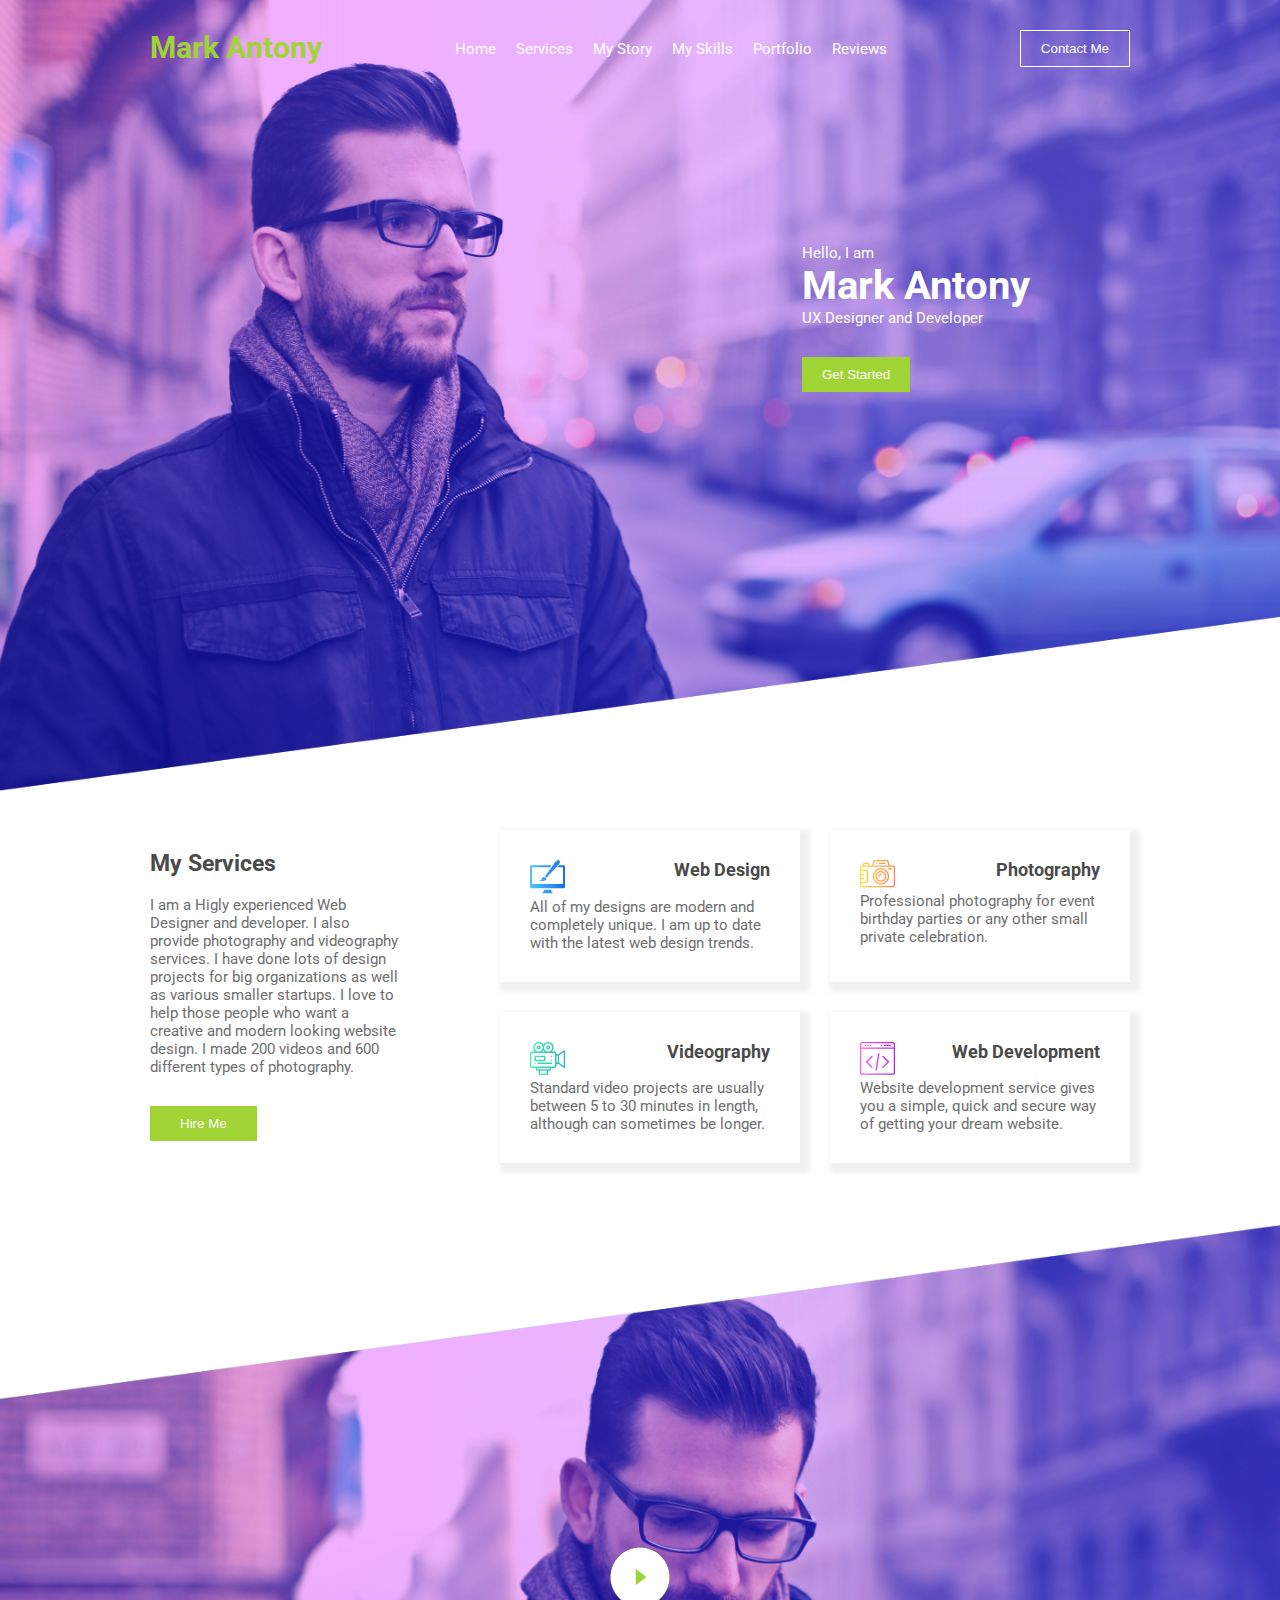
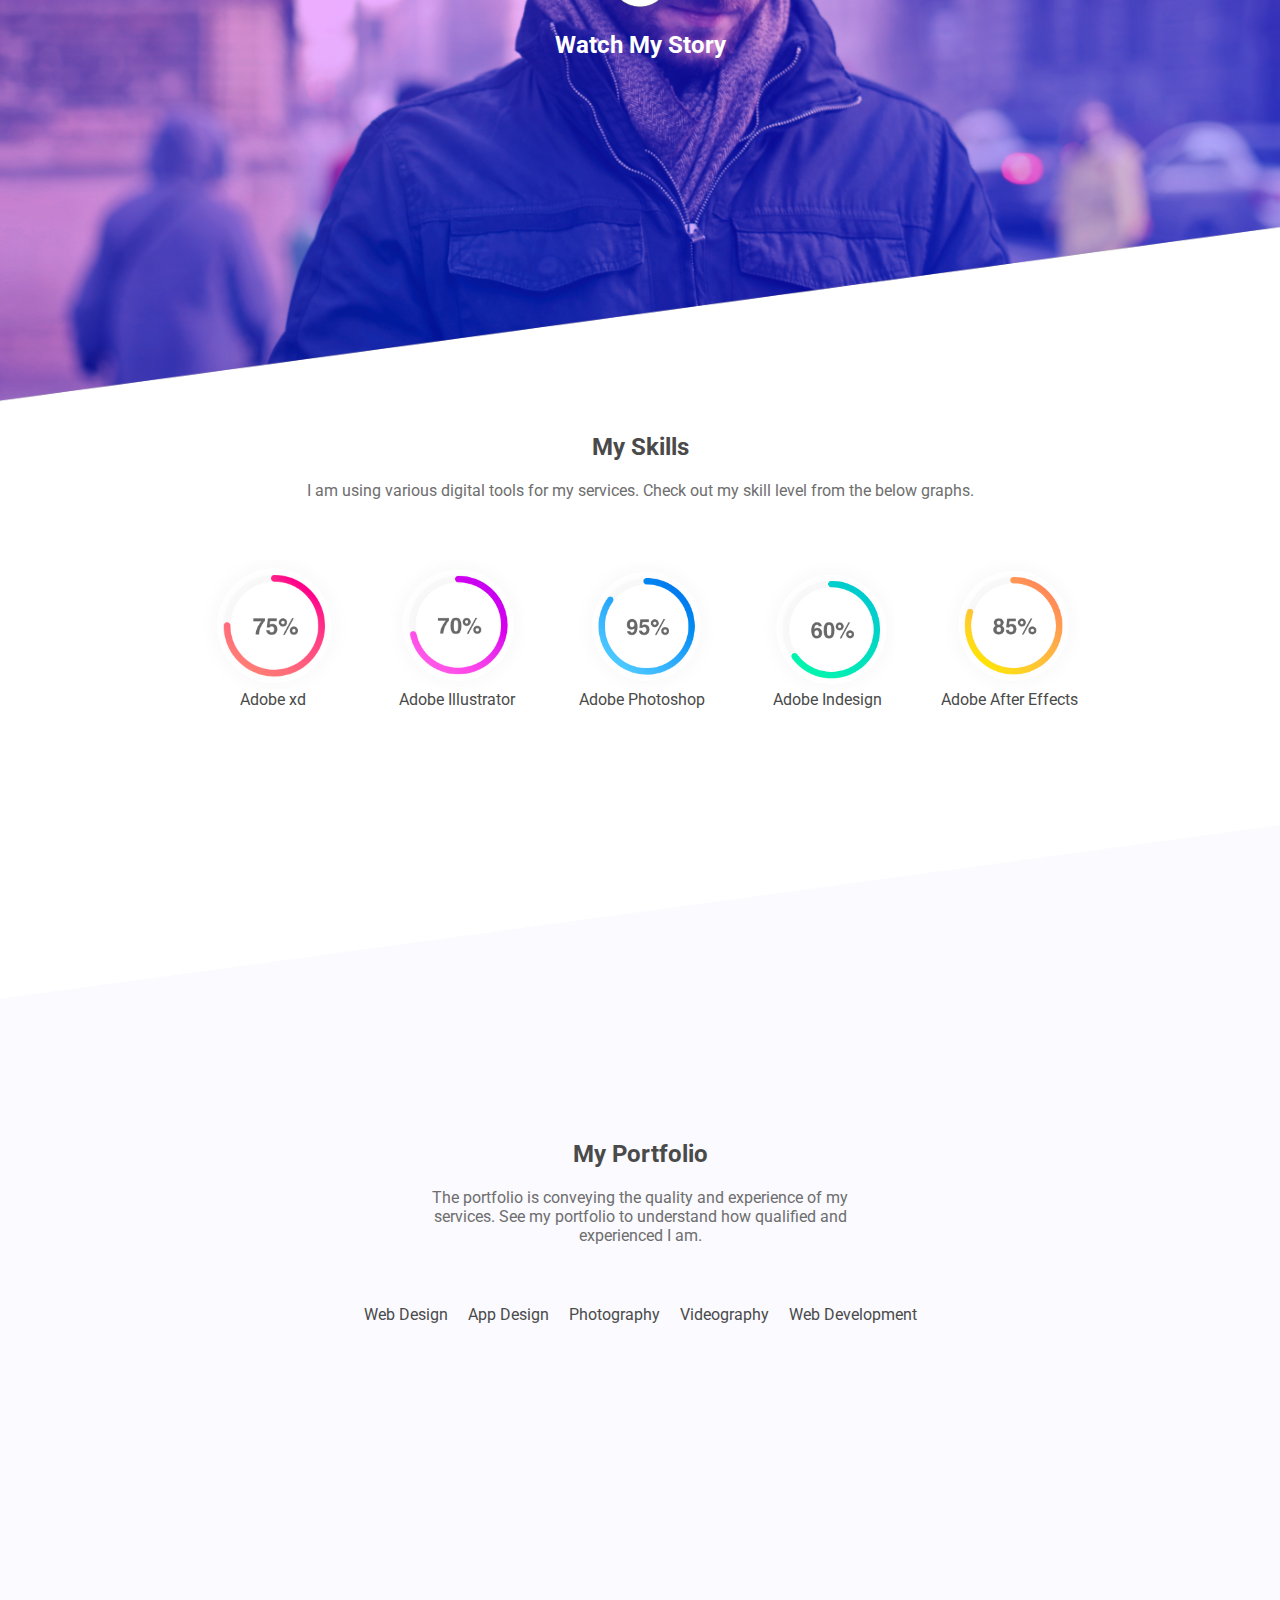
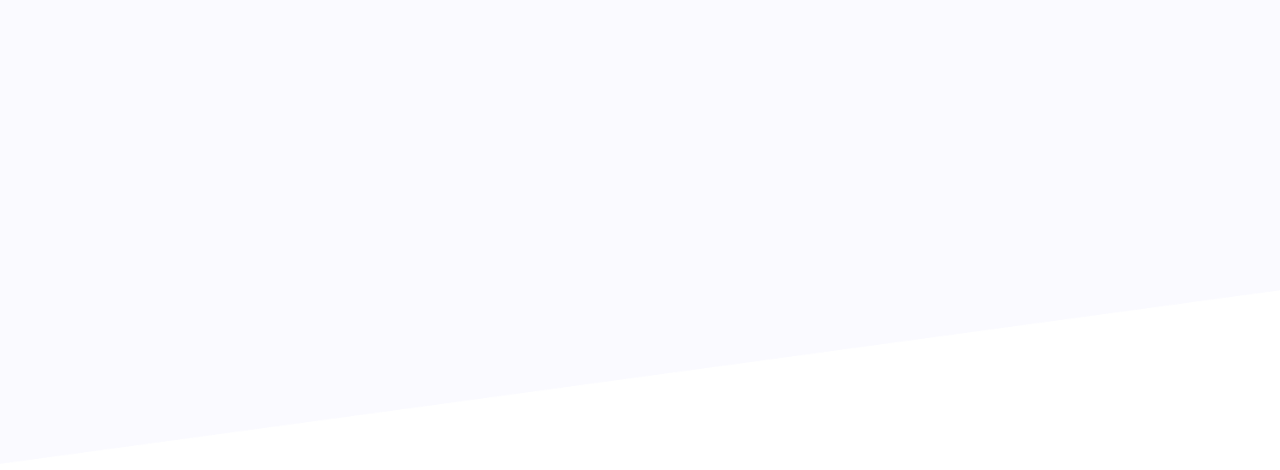
==== lib/index.html @ b2f60a90 "Added all sections up to My Skills" ====
<!DOCTYPE html>
<html lang="en">
<head>
  <meta charset="UTF-8">
  <meta name="viewport" content="width=device-width, initial-scale=1.0">
  <meta http-equiv="X-UA-Compatible" content="ie=edge">
  <link rel="stylesheet" href="/lib/style.css">
  <link href="https://fonts.googleapis.com/css?family=Roboto&display=swap" rel="stylesheet"" rel="stylesheet">
  <title>Personal Portfolio</title>
</head>
<body>
  <header>
    <div class="header">
       <h1>Mark Antony</h1>
      <nav>
        <ul>
          <li><a href ="#">Home</a></li>
          <li><a href ="#">Services</a></li>
          <li><a href ="#">My Story</a></li>
          <li><a href ="#">My Skills</a></li>
          <li><a href ="#">Portfolio</a></li>
          <li><a href ="#">Reviews</a></li>
        </ul>
      </nav>
      <button class="button1">Contact Me</button>
    </div>  
    <div class="second">
      <p>
        Hello, I am<br> <span class="name">Mark Antony</span><br>UX Designer and Developer<br>
        <button class="button2">Get Started</button>
      </p>
      
    </div>
  </header>
  <main>
    <section class="first">
      <div class="services1">
        <h2>My Services</h2>
        <p class="service1p">
          I am a Higly experienced Web Designer and developer. I also provide photography and videography services. I have done lots of design projects for big organizations as well as various smaller startups. I love to help those people who want a creative and modern looking website design. I made 200 videos and 600 different types of photography.
        </p>
        <button class="button3">
          Hire Me
        </button>
      </div>
      <div class="services2">
        <ul class="gridparent1">
          <li class="skills1">        
            <img src="/lib/images/Union 4.png" alt="Picture of desktop">
            <h3>Web Design</h3>
            <p class="service1p">All of my designs are modern and completely unique. I am up to date with the latest web design trends.</p>
          </li>
          <li class="skills1">
            <img src="/lib/images/Union 1.png" alt="Picture of camera">
            <h3>Photography</h3>
            <p class="service1p">Professional photography for event birthday parties or any other small private celebration.</p>
          </li>
          <li class="skills1">
            <img src="/lib/images/Union 2.png" alt="Picture of video recorder">
            <h3>Videography</h3>
            <p class="service1p">Standard video projects are usually between 5 to 30 minutes in length, although can sometimes be longer.</p>
          </li>
          <li class="skills1">
            <img src="/lib/images/Union 3.png" alt="Picture of code">
            <h3>Web Development</h3>
            <p class="service1p">Website development service gives you a simple, quick and secure way of getting your dream website.</p>
          </li>
        </ul>
      </div>
    </section>
    <section class="seconds">
      <a href="#">
        <img class="playbutton" src="/lib/images/Group 8467.png" alt="">
      </a>
      <h2 class="video">Watch My Story</h2>
    </section>
    <section class="thirds">
      <h2>My Skills</h2>
      <p class="skilldescription">
        I am using various digital tools for my services. Check out my skill level from the below graphs.
      </p>
      <ul class="skillgroup">
        <li class="myskills xd">
          <img class="circles" src="/lib/images/red.png" alt="">
            Adobe xd
        </li>
        <li class="myskills">
          <img class="circles" src="/lib/images/purple.png" alt="">
            Adobe Illustrator
        </li>
        <li class="myskills">
          <img class="circles" src="/lib/images/blue.png" alt="">
            Adobe Photoshop
        </li>
         <li class="myskills">
          <img class="circles" src="/lib/images/green.png" alt="">
            Adobe Indesign
        </li>
        <li class="myskills effects">
          <img class="circles" src="/lib/images/orange.png" alt="">
            Adobe After Effects
        </li>
      </ul>
    </section>
    <section class="fourths">
      <div class="myportfolio">
        <h2>My Portfolio</h2>
        <p class="fourthp">
          The portfolio is conveying the quality and experience of my services. See my portfolio to understand how qualified and experienced I am.
        </p>
      </div>
      <ul class="fourthportfolio">
        <li>Web Design</li>
        <li>App Design</li>
        <li>Photography</li>
        <li>Videography</li>
        <li>Web Development</li>
      </ul>
      <div class="imagegrid">
        <img src="" alt="">
        <img src="" alt="">
        <img src="" alt="">
        <img src="" alt="">
        <img src="" alt="">
        <img src="" alt="">
      </div>
    </section>
    <section class="fifths">

    </section>
  </main>
  
</body>
</html>
---- lib/style.css ----
* {
  margin: 0;
  padding: 0;
}
body {
  /* height: 100%; */
}
header {
  background-image: url(/lib/images/Mask\ Group\ 17.png), url(/lib/images/Component\ 1\ –\ 1.png);
  position: relative;
  background-position: center;
  background-repeat: no-repeat;
  background-size: cover;
  background-blend-mode: overlay;
  color: #ffffff;
  font-family: 'Roboto', sans-serif;
  height: 800px;
}
.header {
  display: flex;
  justify-content: space-between;
  align-items: flex-start;
  margin: 0 150px;
  font-size: 15px;
  padding-top: 30px
} 
.first {
  display: flex;
  justify-content: space-between;
  align-items: flex-start;
  margin: 0 150px 50px 150px;
  font-size: 15px;
  padding-top: 30px;
  
} 
.second {
  display: flex;
  justify-content: flex-end;
  align-items: center;
  height: 500px;
  margin-right: 250px;
  font-size: 15px;
}
.name {
  font-size: 40px;
  font-weight: bold;
}
.button2 {
  color: #ffffff;
  margin-top: 30px;
  background-color: #A0D334;
  padding: 10px 20px;
  border: none;
}
h1 {
  color: #A0D334;
  font-family: 'Roboto', sans-serifo;
  
  /* padding-left: 50px;
  padding-top: 50px */
}
ul {
   list-style: none;
   display: flex;
   justify-content: space-between;
}
li {
  padding: 10px;
}
a {
  text-decoration: none;
  color: #ffffff;
}
.button1 {
  color: #ffffff;
  background-color: transparent;
  border: 1px solid #ffffff;
  padding: 10px 20px;
}
main {
  font-family: 'Roboto', sans-serifo;
}
.services1 {
  padding-right: 100px;
}
h2 {
  color: #4A4A4A;
  margin: 20px 0;
  
}
.service1p {
  color: #6E6E6E;
  clear: both;
}
.button3 {
  color: #ffffff;
  margin-top: 30px;
  background-color: #A0D334;
  padding: 10px 30px;
  border: none;
}
.services2 {
  
}
.gridparent1 {
  display: grid;
  grid-template-columns: 300px 300px;
  grid-gap: 30px;
  /* grid-template-rows: 300px 300px; */
  
}
.skills1 {
  box-shadow: 5px 5px 5px 5px #f0f0f0;
  padding: 30px;

}
img {
  display: inline;

}
h3 {
  color: #4A4A4A;
  float: right;
}
.seconds {
  background-image: url(/lib/images/Video\ pic.png), url(/lib/images/Path\ 2834.png);
  background-blend-mode: overlay;
  position: relative;
  background-position: center;
  background-repeat: no-repeat;
  background-size: cover;
  height: 800px;
  display: flex;
  justify-content: center;
  align-items: center;
  flex-direction: column;
}
.video {
  color: #ffffff;
  display: block;
}
.playbutton {
  margin: 0 auto;
  height: 60px;
}
.thirds {
  text-align: center;
  margin-bottom: 100px;

}
.skilldescription {
  color: #6E6E6E;
  margin-bottom: 50px;
}
.skillgroup {
  margin: 0 150px 50px 150px;
}
.myskills {
  color: #4A4A4A;
  display: flex;
  justify-content: center;
  align-items: center;
  flex-direction: column;
}
.circles {
  height: 130px;
}
.xd {
  padding-left: 50px;
}
.effects {
  padding-right: 50px;
}
.fourths {
  text-align: center;
  background-image: url(/lib/images/Path\ 2836.png);
  background-size: cover;
  background-repeat: no-repeat;
  background-position: center;
  position: center;
  height: 1250px;
  padding-top: 1px;
}
.myportfolio {
  display: flex;
  justify-content: center;
  align-items: center;
  margin-top: 300px;
  margin-bottom: 50px;
  padding: 0 400px;
  flex-direction: column;
}
.fourthp {
  color: #6E6E6E;
}
.fourthportfolio {
  color: #4A4A4A;
  display: flex;
  justify-content: center;
}
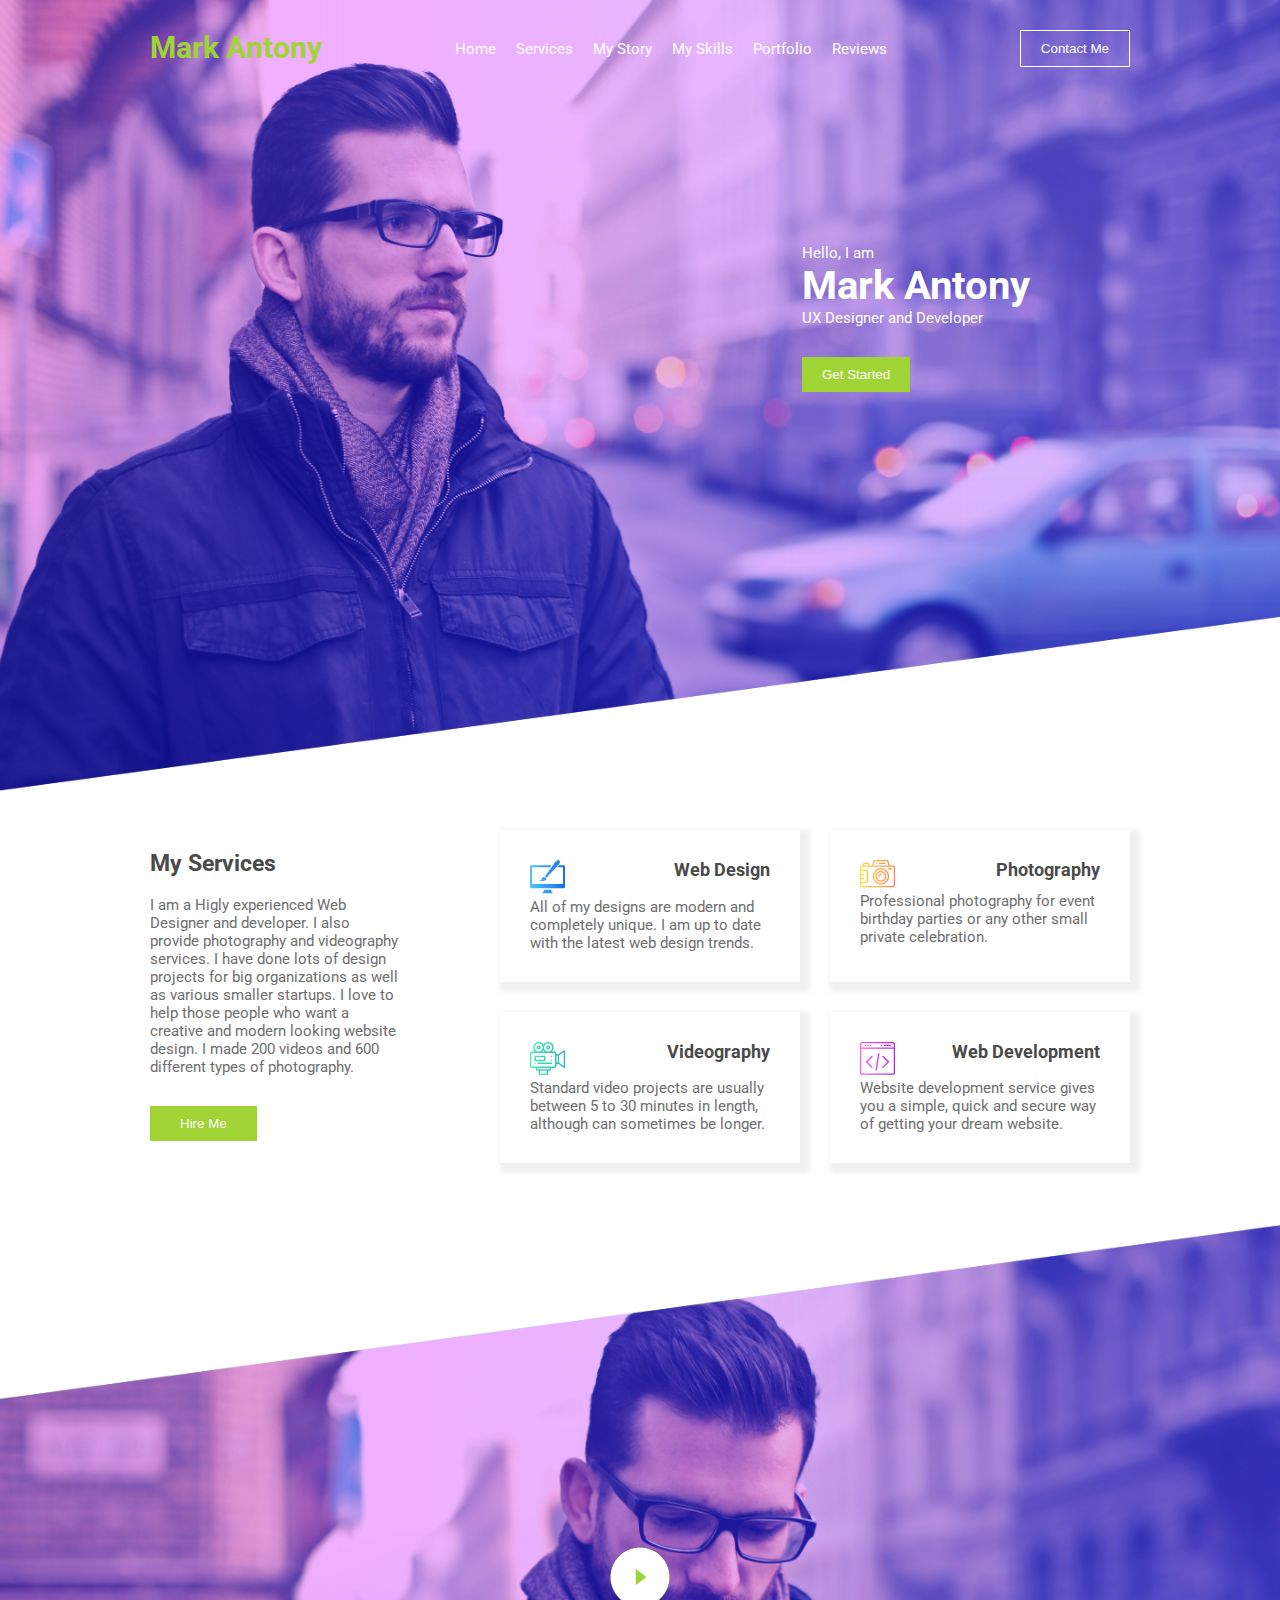
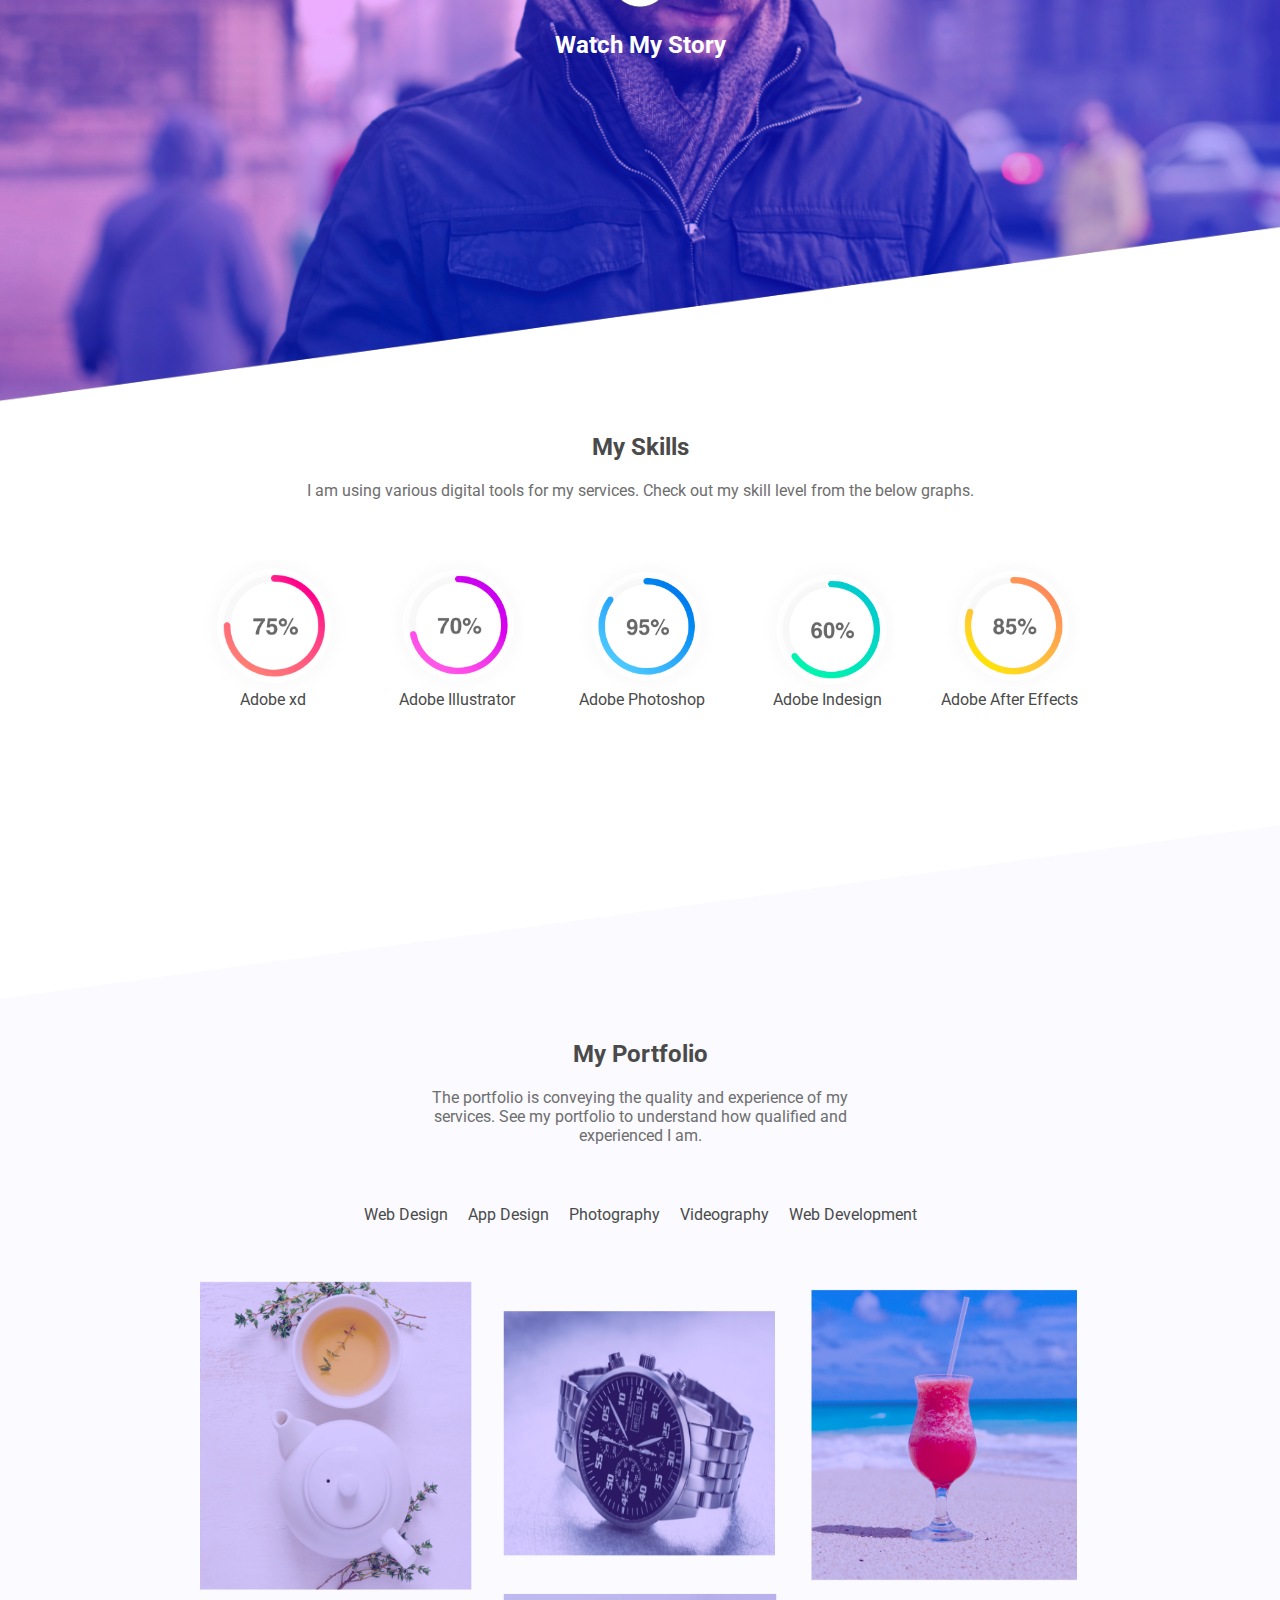
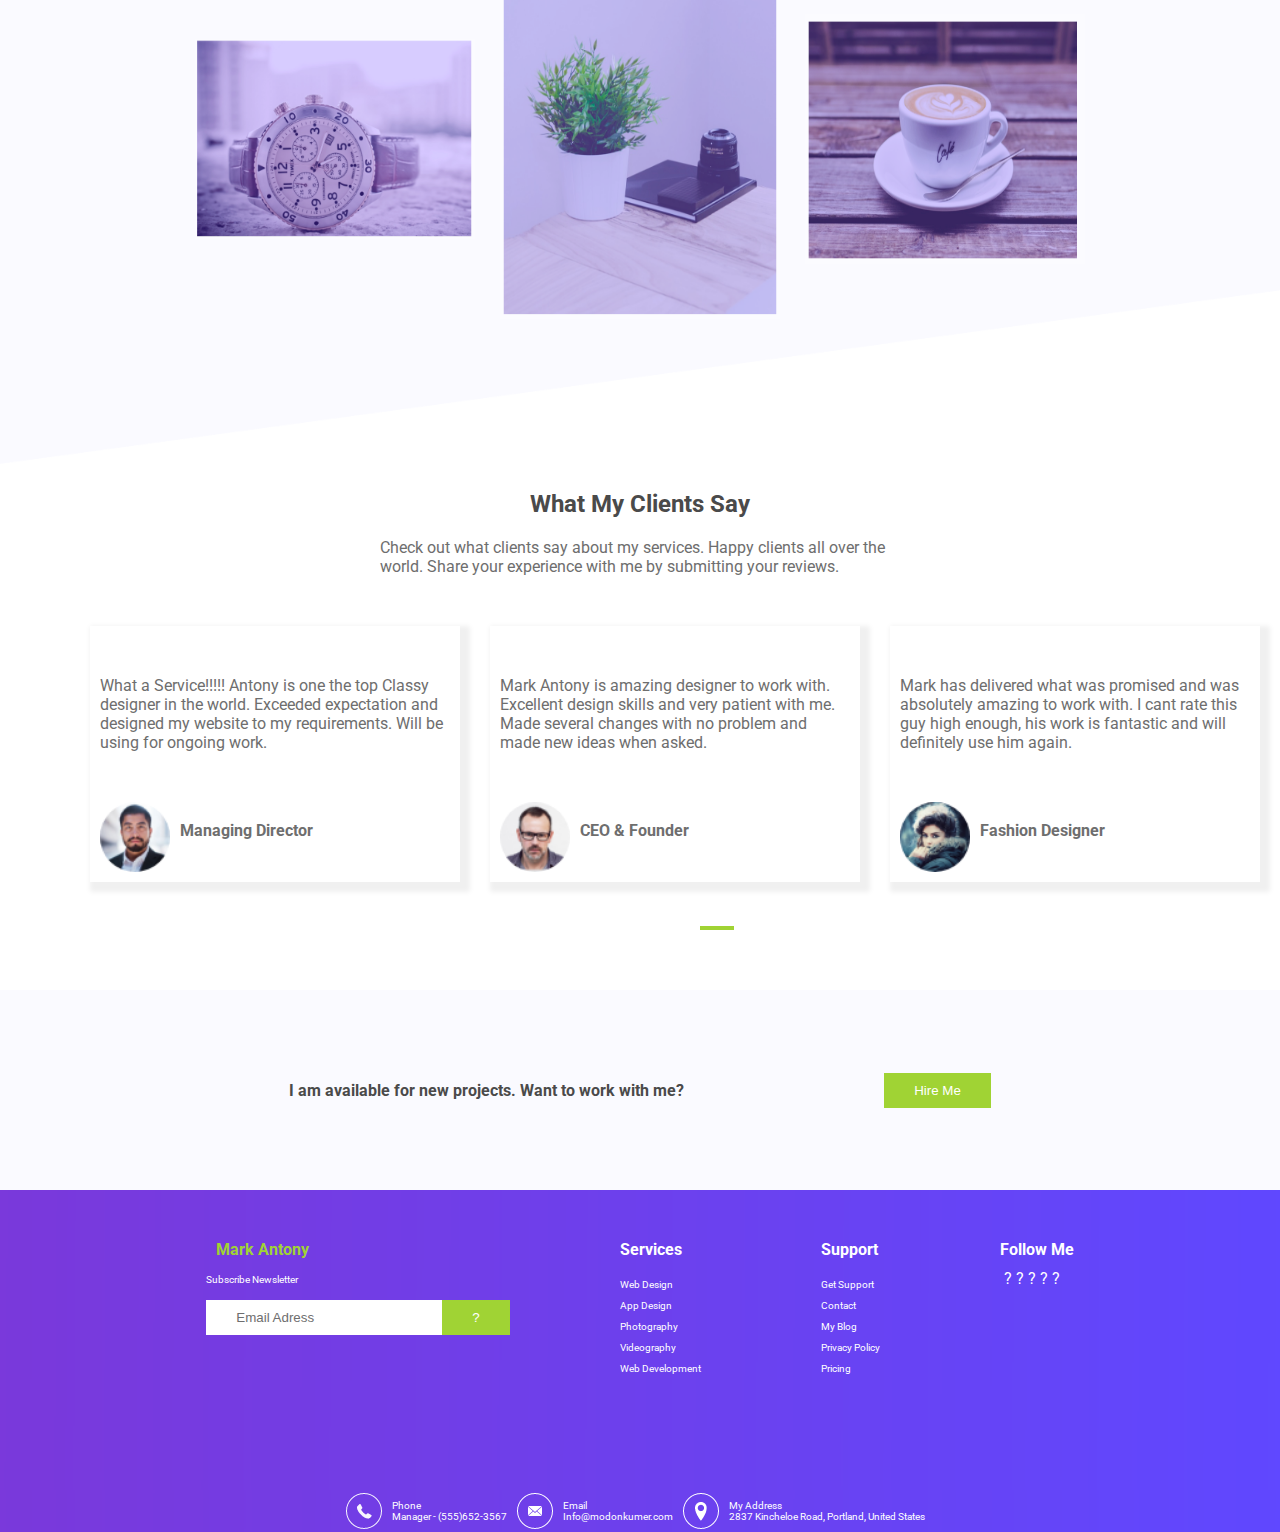
==== commit ea81909d: "Added all final sections and changes" ====
--- a/lib/index.html
+++ b/lib/index.html
@@ -81,23 +81,23 @@
       </p>
       <ul class="skillgroup">
         <li class="myskills xd">
-          <img class="circles" src="/lib/images/red.png" alt="">
+          <img class="circles" src="/lib/images/red.png" alt="red circle">
             Adobe xd
         </li>
         <li class="myskills">
-          <img class="circles" src="/lib/images/purple.png" alt="">
+          <img class="circles" src="/lib/images/purple.png" alt="purple circle">
             Adobe Illustrator
         </li>
         <li class="myskills">
-          <img class="circles" src="/lib/images/blue.png" alt="">
+          <img class="circles" src="/lib/images/blue.png" alt="blue cirlce">
             Adobe Photoshop
         </li>
          <li class="myskills">
-          <img class="circles" src="/lib/images/green.png" alt="">
+          <img class="circles" src="/lib/images/green.png" alt="green circle">
             Adobe Indesign
         </li>
         <li class="myskills effects">
-          <img class="circles" src="/lib/images/orange.png" alt="">
+          <img class="circles" src="/lib/images/orange.png" alt="orange circle">
             Adobe After Effects
         </li>
       </ul>
@@ -110,25 +110,157 @@
         </p>
       </div>
       <ul class="fourthportfolio">
-        <li>Web Design</li>
-        <li>App Design</li>
-        <li>Photography</li>
-        <li>Videography</li>
-        <li>Web Development</li>
+        <li>
+          <a href="#" class="hover">Web Design</a>
+        </li>
+        <li>
+          <a href="#" class="hover">App Design</a>
+        </li>
+        <li>
+          <a href="#" class="hover">Photography</a>
+        </li>
+        <li>
+          <a href="#" class="hover">Videography</a>
+        </li>
+        <li>
+          <a href="#" class="hover">Web Development</a>
+        </li>
       </ul>
       <div class="imagegrid">
-        <img src="" alt="">
-        <img src="" alt="">
-        <img src="" alt="">
-        <img src="" alt="">
-        <img src="" alt="">
-        <img src="" alt="">
+        <img class="portimages1" src="/lib/images/teacup.png" alt="Teacup">
+        <img class="portimages2" src="/lib/images/watch2.png" alt="watch">
+        <img class="portimages3" src="/lib/images/drink.png" alt="drink">
+        <img class="portimages4" src="/lib/images/watch1.png" alt="watch">
+        <img class="portimages5" src="/lib/images/productivity.png" alt="plant and desk">
+        <img class="portimages6" src="/lib/images/coffee.png" alt="coffee">
       </div>
     </section>
     <section class="fifths">
-
+      <div>
+        <h2 class="soloh2">What My Clients Say</h2>
+        <p class="clients">
+          Check out what clients say about my services. Happy clients all over the world. Share your experience with me by submitting your reviews.
+        </p>
+      </div>
+      <div>
+        <ul class="clientgrid">
+          <li class="clients1">
+            <p>
+              What a Service!!!!! Antony is one the top Classy designer in the world. Exceeded expectation and designed my website to my requirements. Will be using for ongoing work.
+            </p>
+            <div class="random">
+              <img class="clientimage" src="/lib/images/Mask Group 6.png" alt="Picture of man">
+            <h4>
+              David Beckham <br>
+              <span class="h4">Managing Director</span>
+            </h4>
+            </div>
+            
+              
+          </li>
+          <li class="clients1">
+            <p>
+              Mark Antony is amazing designer to work with. Excellent design skills and very patient with me. Made several changes with no problem and made new ideas when asked.
+            </p>
+            <div class="random">
+              <img class="clientimage" src="/lib/images/Mask Group 18.png" alt="Picture of man">
+            <h4>
+              David Luiz <br>
+              <span class="h4">CEO & Founder</span>
+            </h4>
+              
+            </div>
+          </li>
+          <li class="clients1">
+            <p>
+              Mark has delivered what was promised and was absolutely amazing to work with. I cant rate this guy high enough, his work is fantastic and will definitely use him again.
+            </p>
+            <div class="random">
+              <img class="clientimage" src="/lib/images/Mask Group 19.png" alt="Picture of woman">
+              <h4>
+                Donna Karan <br> <span class="h4">Fashion Designer</span>
+              </h4>
+            </div>
+          </li>
+        </ul>
+      </div>
+      <div class="line">
+      </div>
+    </section>
+    <section class="six">
+      <p>
+        I am available for new projects. Want to work with me?
+      </p>
+      <button class="hirebutton">
+        Hire Me
+      </button>
     </section>
   </main>
-  
+  <footer >
+    <div class="final">
+      <section class="final1">
+        <h4 class="footername">Mark Antony</h4>
+        <p class="footernews">Subscribe Newsletter</p>
+        <form action="">
+          <input type="email" value="Email Adress">
+          <button class="question">
+            ?
+          </button>
+        </form>
+        
+      </section>
+      <section class="final2">
+        <h4>Services</h4>
+        <ul class="services3">
+          <li>Web Design</li>
+          <li>App Design</li>
+          <li>Photography</li>
+          <li>Videography</li>
+          <li>Web Development</li>
+        </ul>
+      </section>
+      <section class="final3">
+        <h4>Support</h4>
+        <ul class="support">
+          <li>Get Support</li>
+          <li>Contact</li>
+          <li>My Blog</li>
+          <li>Privacy Policy</li>
+          <li>Pricing</li>
+        </ul>
+      </section>
+      <section class="final4">
+        <h4>Follow Me</h4>
+        <p class="entity">
+        &quest;
+        &quest;
+        &quest;
+        &quest;
+        &quest;
+        </p>
+      </section>
+    </div>
+    
+    <div class="contacts">
+      <ul class="contactlistmain">
+        <img src="/lib/images/phone1.png" alt="Phone">
+        <li class="contactlist">
+          Phone<br>
+          <span>Manager - (555)652-3567</span>
+        </li>
+        <img src="/lib/images/mail2.png" alt="mail">
+        <li class="contactlist">
+          Email <br>
+          <span>Info@modonkumer.com</span>
+        </li>
+        <img src="/lib/images/map2.png" alt="map">
+        <li class="contactlist">
+          My Address <br>
+          <span>2837 Kincheloe Road, Portland, United States</span>
+        </li>
+      </ul>
+    </div>
+    
+  </footer>
 </body>
 </html>--- a/lib/style.css
+++ b/lib/style.css
@@ -71,11 +71,19 @@
   text-decoration: none;
   color: #ffffff;
 }
+a:hover {
+  color: #A0D334;
+  border-bottom: 1px solid #A0D334;
+  padding-bottom: 4px;
+}
 .button1 {
   color: #ffffff;
   background-color: transparent;
   border: 1px solid #ffffff;
   padding: 10px 20px;
+}
+button:hover {
+  background-color: #009a00;
 }
 main {
   font-family: 'Roboto', sans-serifo;
@@ -185,7 +193,7 @@
   display: flex;
   justify-content: center;
   align-items: center;
-  margin-top: 300px;
+  margin-top: 200px;
   margin-bottom: 50px;
   padding: 0 400px;
   flex-direction: column;
@@ -197,4 +205,227 @@
   color: #4A4A4A;
   display: flex;
   justify-content: center;
+  margin-bottom: 50px;
+}
+.hover {
+  color: #4A4A4A;
+}
+.hover:hover {
+  color: #A0D334;
+  border-bottom: 1px solid #A0D334;
+  padding-bottom: 4px;
+}
+.imagegrid {
+  display: grid;
+  justify-content: center;
+  grid-template-columns: 300px 300px 300px;
+  grid-template-rows: 300px 300px;
+  grid-gap: 5px;
+}
+.portimages1 {
+  height: 320px;
+  width: 280px;
+  justify-self: center;
+  align-self: center;
+}
+.portimages2 {
+  height: 250px;
+  width: 280px;
+  justify-self: center;
+  align-self: center;
+}
+.portimages3 {
+  height: 300px;
+  width: 280px;
+  justify-self: center;
+  align-self: center;
+}
+.portimages4 {
+  height: 200px;
+  width: 280px;
+  justify-self: center;
+  align-self: center;
+}
+.portimages5 {
+  height: 330px;
+  width: 280px;
+  justify-self: center;
+  align-self: start;
+}
+.portimages6 {
+  height: 250px;
+  width: 280px;
+  justify-self: center;
+  align-self: center;
+}
+.fifths {
+  text-align: left;
+  height: 500px;
+}
+.soloh2 {
+  text-align: center;
+}
+.clients {
+  color: #6E6E6E;
+  padding: 0 380px;
+  margin-bottom: 50px;
+
+}
+.clientgrid {
+  display: grid;
+  grid-gap: 100px;
+  grid-template-columns: 300px 300px 300px;
+  justify-content: center;
+  height: 200px;
+}
+.clients1 {
+  display: flex;
+  flex-direction: column;
+  justify-content: flex-start;
+  color: #6E6E6E;
+  box-shadow: 5px 5px 5px 5px #f0f0f0;
+  width: 350px;
+  clear: both;
+  padding-top: 50px;
+}
+.random {
+  display: flex;
+  padding-top: 50px;
+}
+.clientimage {
+  height: 70px;
+}
+.h4 {
+  color: #6E6E6E;
+}
+h4 {
+  color: #4A4A4A;
+  padding-left: 10px;
+}
+.line {
+  border: 2px solid #A0D334;
+  margin-top: 100px;
+  width: 30px;
+  margin-left: 700px;
+}
+.six {
+  background-image: url(/lib/images/Path\ 8198.png);
+  background-size: cover;
+  background-position: center;
+  background-repeat: no-repeat;
+  height: 200px;
+  color: #4A4A4A;
+  font-weight: bold;
+  display: flex;
+  justify-content: center;
+  align-items: center;
+}
+.hirebutton {
+  color: #ffffff;
+  margin-left: 200px;
+  background-color: #A0D334;
+  padding: 10px 30px;
+  border: none;
+}
+.final {
+  background-image: url(/lib/images/Rectangle\ 115.png);
+  background-size: cover;
+  background-position: center;
+  background-repeat: no-repeat;
+  height: 300px;
+  display: flex;
+  justify-content: center;
+  /* flex-direction: column; */
+  align-items: flex-start;
+  color: #ffffff;
+  font-family: 'Roboto', sans-serifo;
+}
+.final1 {
+  display: flex;
+  justify-content: center;
+  flex-direction: column;
+  margin: 50px 50px 0 50px;
+}
+.final2 {
+  margin: 50px 50px 0 50px;
+
+}
+.services3 {
+  display: flex;
+  justify-content: center;
+  flex-direction: column;
+  font-size: 10px;
+  line-height: 1px;
+  margin-top: 15px;
+}
+.final3 {
+  margin: 50px 50px 0 50px;
+}
+ .support {
+  display: flex;
+  justify-content: flex-start;
+  flex-direction: column;
+  font-size: 10px;
+  line-height: 1px;
+  margin-top: 15px;
+}
+.final4 {
+  display: flex;
+  justify-content: flex-start;
+  flex-direction: column;
+  margin: 50px 50px 0 50px;
+
+}
+h4 {
+  color: #ffffff;
+}
+.footername {
+  color: #A0D334;
+}
+.footernews {
+  font-size: 10px;
+  margin: 15px 0;
+}
+.question {
+  color: #ffffff;
+  background-color: #A0D334;
+  padding: 10px 30px;
+  border: none;
+}
+input {
+  color: #6E6E6E;
+  background-color: #ffffff;
+  padding: 10px 30px;
+  border: none;
+  margin-right: -5px;
+}
+.entity {
+  text-align: center;
+  margin-top: 10px;
+}
+.contacts {
+  background-image: url(/lib/images/Rectangle\ 115.png);
+  background-size: cover;
+  background-position: center;
+  background-repeat: no-repeat;
+  color: #ffffff;
+  font-family: 'Roboto', sans-serifo;
+  font-size: 10px;
+  display: flex;
+  justify-content: center;
+}
+.border {
+  border-bottom: 2px solid #ffffff;
+  border-width: 1px;
+  padding: 0 10px;
+}
+.contactlistmain {
+  display: flex;
+  align-items: center;
+  justify-content: center;
+  
+  
+}
+.contactlist {
+  text-align: left;
 }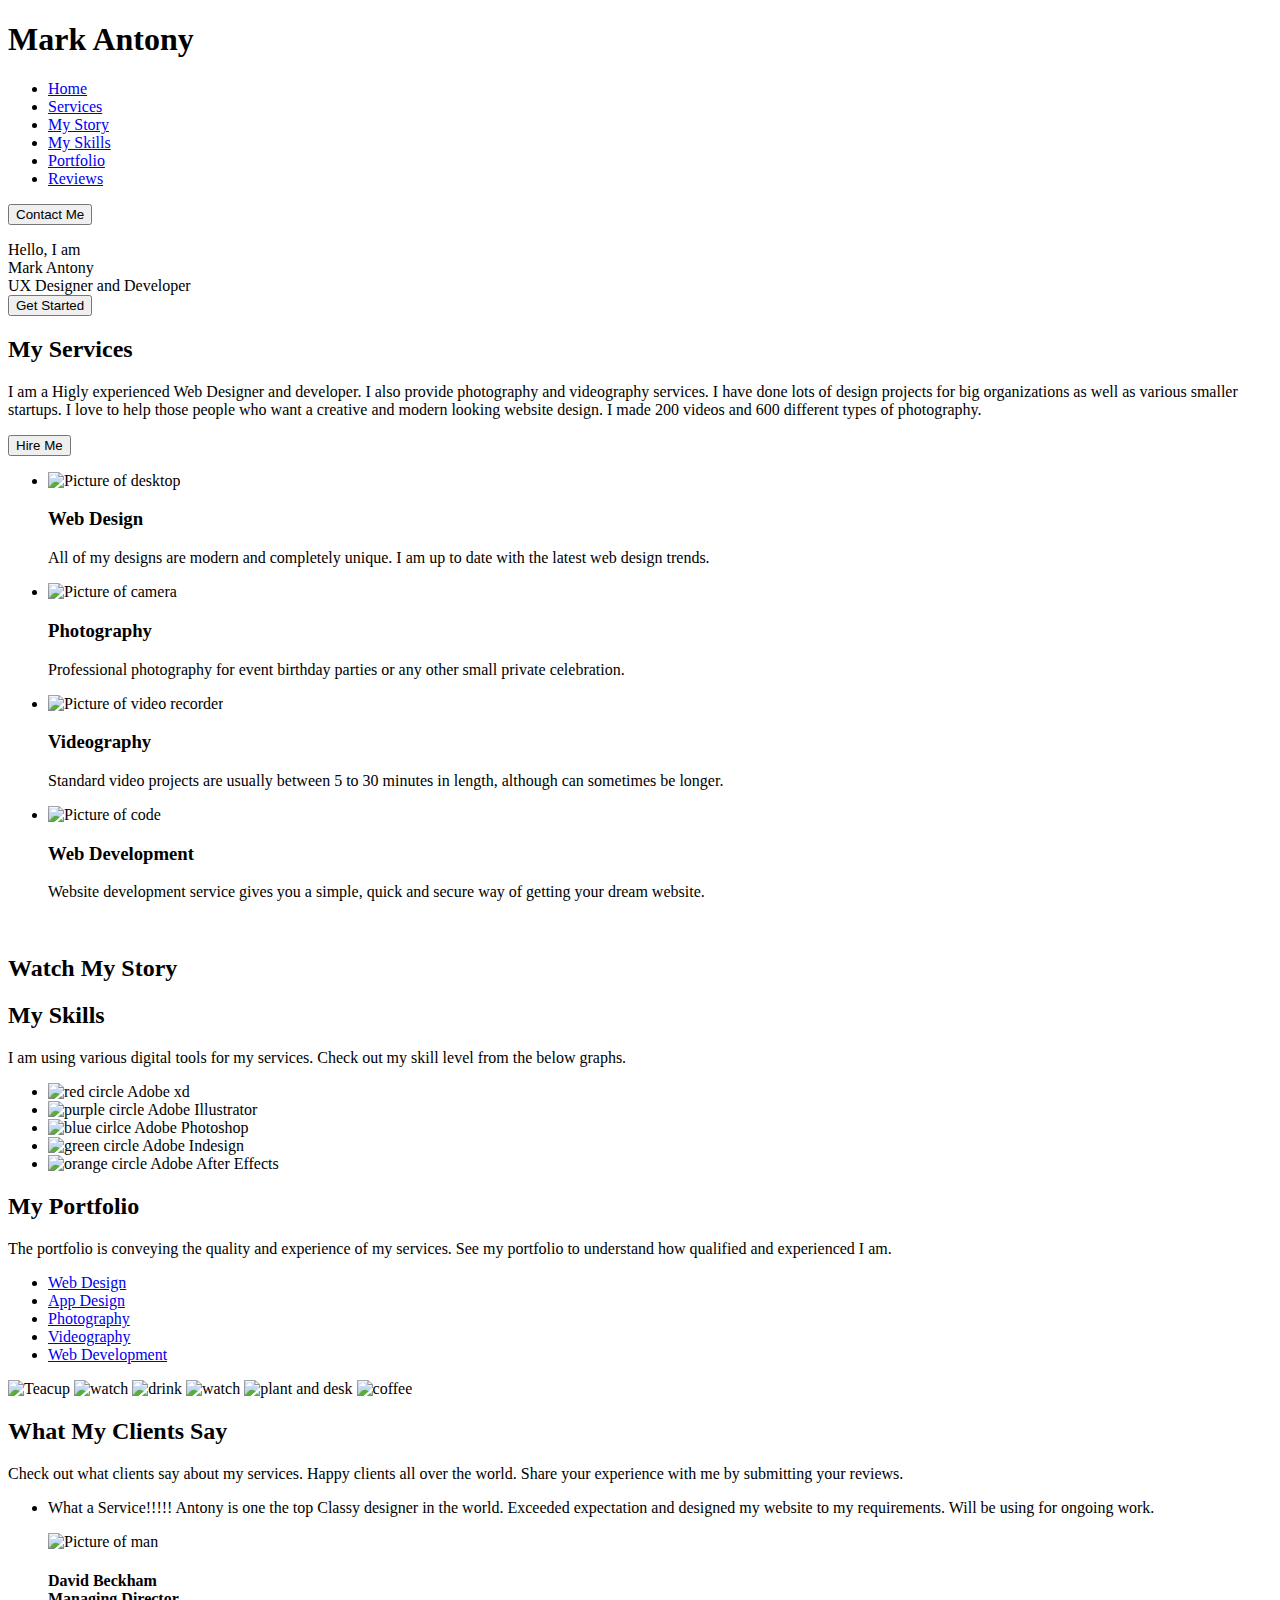
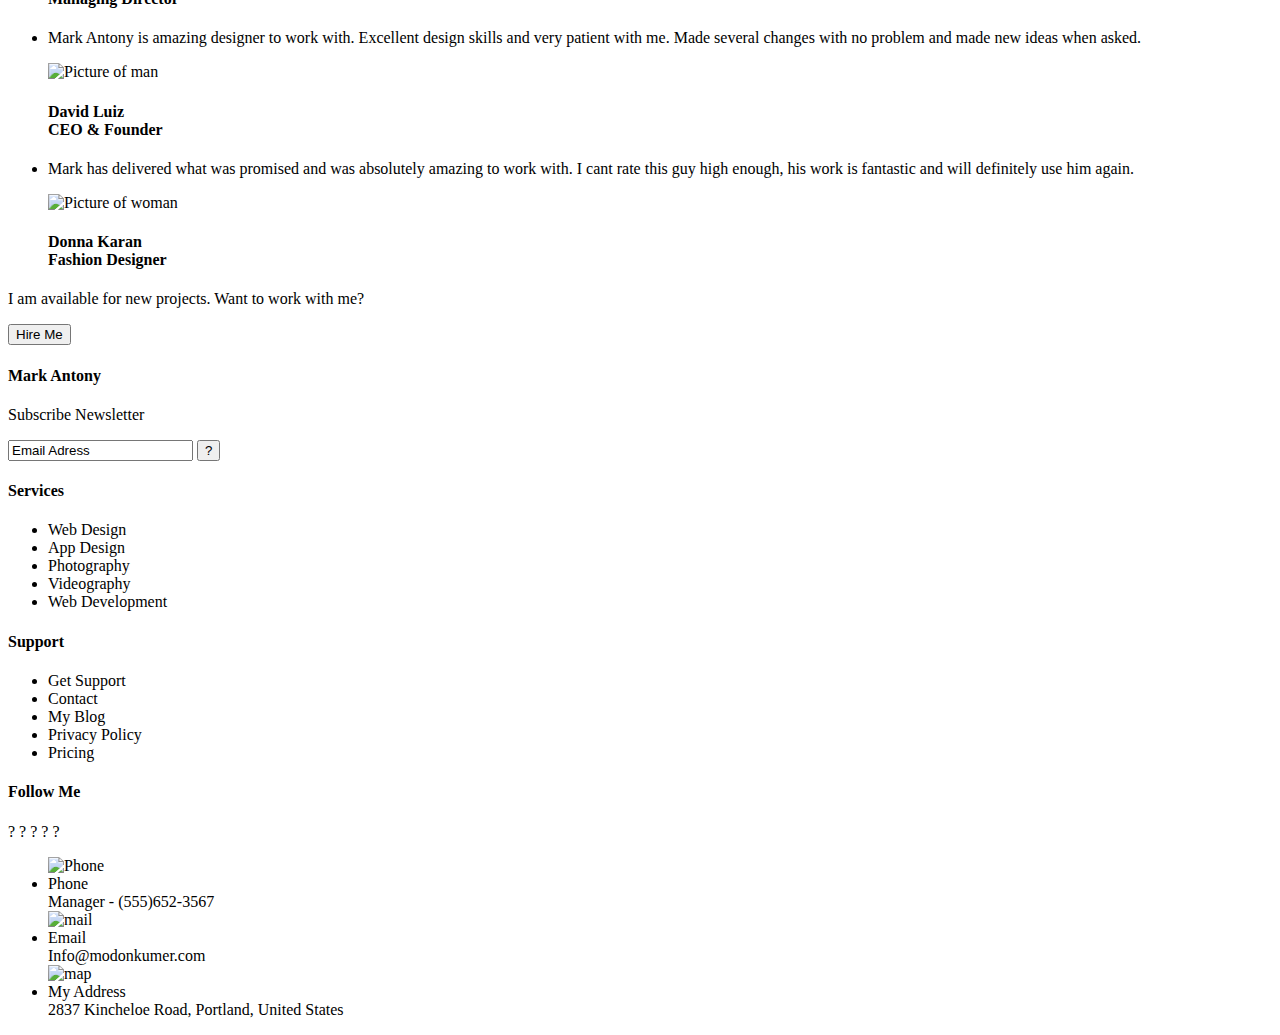
==== commit 463d7e92: "Added first layer of responsive design" ====
--- a/lib/index.html
+++ b/lib/index.html
@@ -4,7 +4,7 @@
   <meta charset="UTF-8">
   <meta name="viewport" content="width=device-width, initial-scale=1.0">
   <meta http-equiv="X-UA-Compatible" content="ie=edge">
-  <link rel="stylesheet" href="/lib/style.css">
+  <link rel="stylesheet" href="/style.css">
   <link href="https://fonts.googleapis.com/css?family=Roboto&display=swap" rel="stylesheet"" rel="stylesheet">
   <title>Personal Portfolio</title>
 </head>
@@ -46,22 +46,22 @@
       <div class="services2">
         <ul class="gridparent1">
           <li class="skills1">        
-            <img src="/lib/images/Union 4.png" alt="Picture of desktop">
+            <img src="/images/Union 4.png" alt="Picture of desktop">
             <h3>Web Design</h3>
             <p class="service1p">All of my designs are modern and completely unique. I am up to date with the latest web design trends.</p>
           </li>
           <li class="skills1">
-            <img src="/lib/images/Union 1.png" alt="Picture of camera">
+            <img src="/images/Union 1.png" alt="Picture of camera">
             <h3>Photography</h3>
             <p class="service1p">Professional photography for event birthday parties or any other small private celebration.</p>
           </li>
           <li class="skills1">
-            <img src="/lib/images/Union 2.png" alt="Picture of video recorder">
+            <img src="/images/Union 2.png" alt="Picture of video recorder">
             <h3>Videography</h3>
             <p class="service1p">Standard video projects are usually between 5 to 30 minutes in length, although can sometimes be longer.</p>
           </li>
           <li class="skills1">
-            <img src="/lib/images/Union 3.png" alt="Picture of code">
+            <img src="/images/Union 3.png" alt="Picture of code">
             <h3>Web Development</h3>
             <p class="service1p">Website development service gives you a simple, quick and secure way of getting your dream website.</p>
           </li>
@@ -70,7 +70,7 @@
     </section>
     <section class="seconds">
       <a href="#">
-        <img class="playbutton" src="/lib/images/Group 8467.png" alt="">
+        <img class="playbutton" src="/images/Group 8467.png" alt="">
       </a>
       <h2 class="video">Watch My Story</h2>
     </section>
@@ -81,23 +81,23 @@
       </p>
       <ul class="skillgroup">
         <li class="myskills xd">
-          <img class="circles" src="/lib/images/red.png" alt="red circle">
+          <img class="circles" src="/images/red.png" alt="red circle">
             Adobe xd
         </li>
         <li class="myskills">
-          <img class="circles" src="/lib/images/purple.png" alt="purple circle">
+          <img class="circles" src="/images/purple.png" alt="purple circle">
             Adobe Illustrator
         </li>
         <li class="myskills">
-          <img class="circles" src="/lib/images/blue.png" alt="blue cirlce">
+          <img class="circles" src="/images/blue.png" alt="blue cirlce">
             Adobe Photoshop
         </li>
          <li class="myskills">
-          <img class="circles" src="/lib/images/green.png" alt="green circle">
+          <img class="circles" src="/images/green.png" alt="green circle">
             Adobe Indesign
         </li>
         <li class="myskills effects">
-          <img class="circles" src="/lib/images/orange.png" alt="orange circle">
+          <img class="circles" src="/images/orange.png" alt="orange circle">
             Adobe After Effects
         </li>
       </ul>
@@ -127,12 +127,12 @@
         </li>
       </ul>
       <div class="imagegrid">
-        <img class="portimages1" src="/lib/images/teacup.png" alt="Teacup">
-        <img class="portimages2" src="/lib/images/watch2.png" alt="watch">
-        <img class="portimages3" src="/lib/images/drink.png" alt="drink">
-        <img class="portimages4" src="/lib/images/watch1.png" alt="watch">
-        <img class="portimages5" src="/lib/images/productivity.png" alt="plant and desk">
-        <img class="portimages6" src="/lib/images/coffee.png" alt="coffee">
+        <img class="portimages1" src="/images/teacup.png" alt="Teacup">
+        <img class="portimages2" src="/images/watch2.png" alt="watch">
+        <img class="portimages3" src="/images/drink.png" alt="drink">
+        <img class="portimages4" src="/images/watch1.png" alt="watch">
+        <img class="portimages5" src="/images/productivity.png" alt="plant and desk">
+        <img class="portimages6" src="/images/coffee.png" alt="coffee">
       </div>
     </section>
     <section class="fifths">
@@ -149,7 +149,7 @@
               What a Service!!!!! Antony is one the top Classy designer in the world. Exceeded expectation and designed my website to my requirements. Will be using for ongoing work.
             </p>
             <div class="random">
-              <img class="clientimage" src="/lib/images/Mask Group 6.png" alt="Picture of man">
+              <img class="clientimage" src="/images/Mask Group 6.png" alt="Picture of man">
             <h4>
               David Beckham <br>
               <span class="h4">Managing Director</span>
@@ -163,7 +163,7 @@
               Mark Antony is amazing designer to work with. Excellent design skills and very patient with me. Made several changes with no problem and made new ideas when asked.
             </p>
             <div class="random">
-              <img class="clientimage" src="/lib/images/Mask Group 18.png" alt="Picture of man">
+              <img class="clientimage" src="/images/Mask Group 18.png" alt="Picture of man">
             <h4>
               David Luiz <br>
               <span class="h4">CEO & Founder</span>
@@ -176,7 +176,7 @@
               Mark has delivered what was promised and was absolutely amazing to work with. I cant rate this guy high enough, his work is fantastic and will definitely use him again.
             </p>
             <div class="random">
-              <img class="clientimage" src="/lib/images/Mask Group 19.png" alt="Picture of woman">
+              <img class="clientimage" src="/images/Mask Group 19.png" alt="Picture of woman">
               <h4>
                 Donna Karan <br> <span class="h4">Fashion Designer</span>
               </h4>
@@ -243,17 +243,17 @@
     
     <div class="contacts">
       <ul class="contactlistmain">
-        <img src="/lib/images/phone1.png" alt="Phone">
+        <img src="/images/phone1.png" alt="Phone">
         <li class="contactlist">
           Phone<br>
           <span>Manager - (555)652-3567</span>
         </li>
-        <img src="/lib/images/mail2.png" alt="mail">
+        <img src="/images/mail2.png" alt="mail">
         <li class="contactlist">
           Email <br>
           <span>Info@modonkumer.com</span>
         </li>
-        <img src="/lib/images/map2.png" alt="map">
+        <img src="/images/map2.png" alt="map">
         <li class="contactlist">
           My Address <br>
           <span>2837 Kincheloe Road, Portland, United States</span>
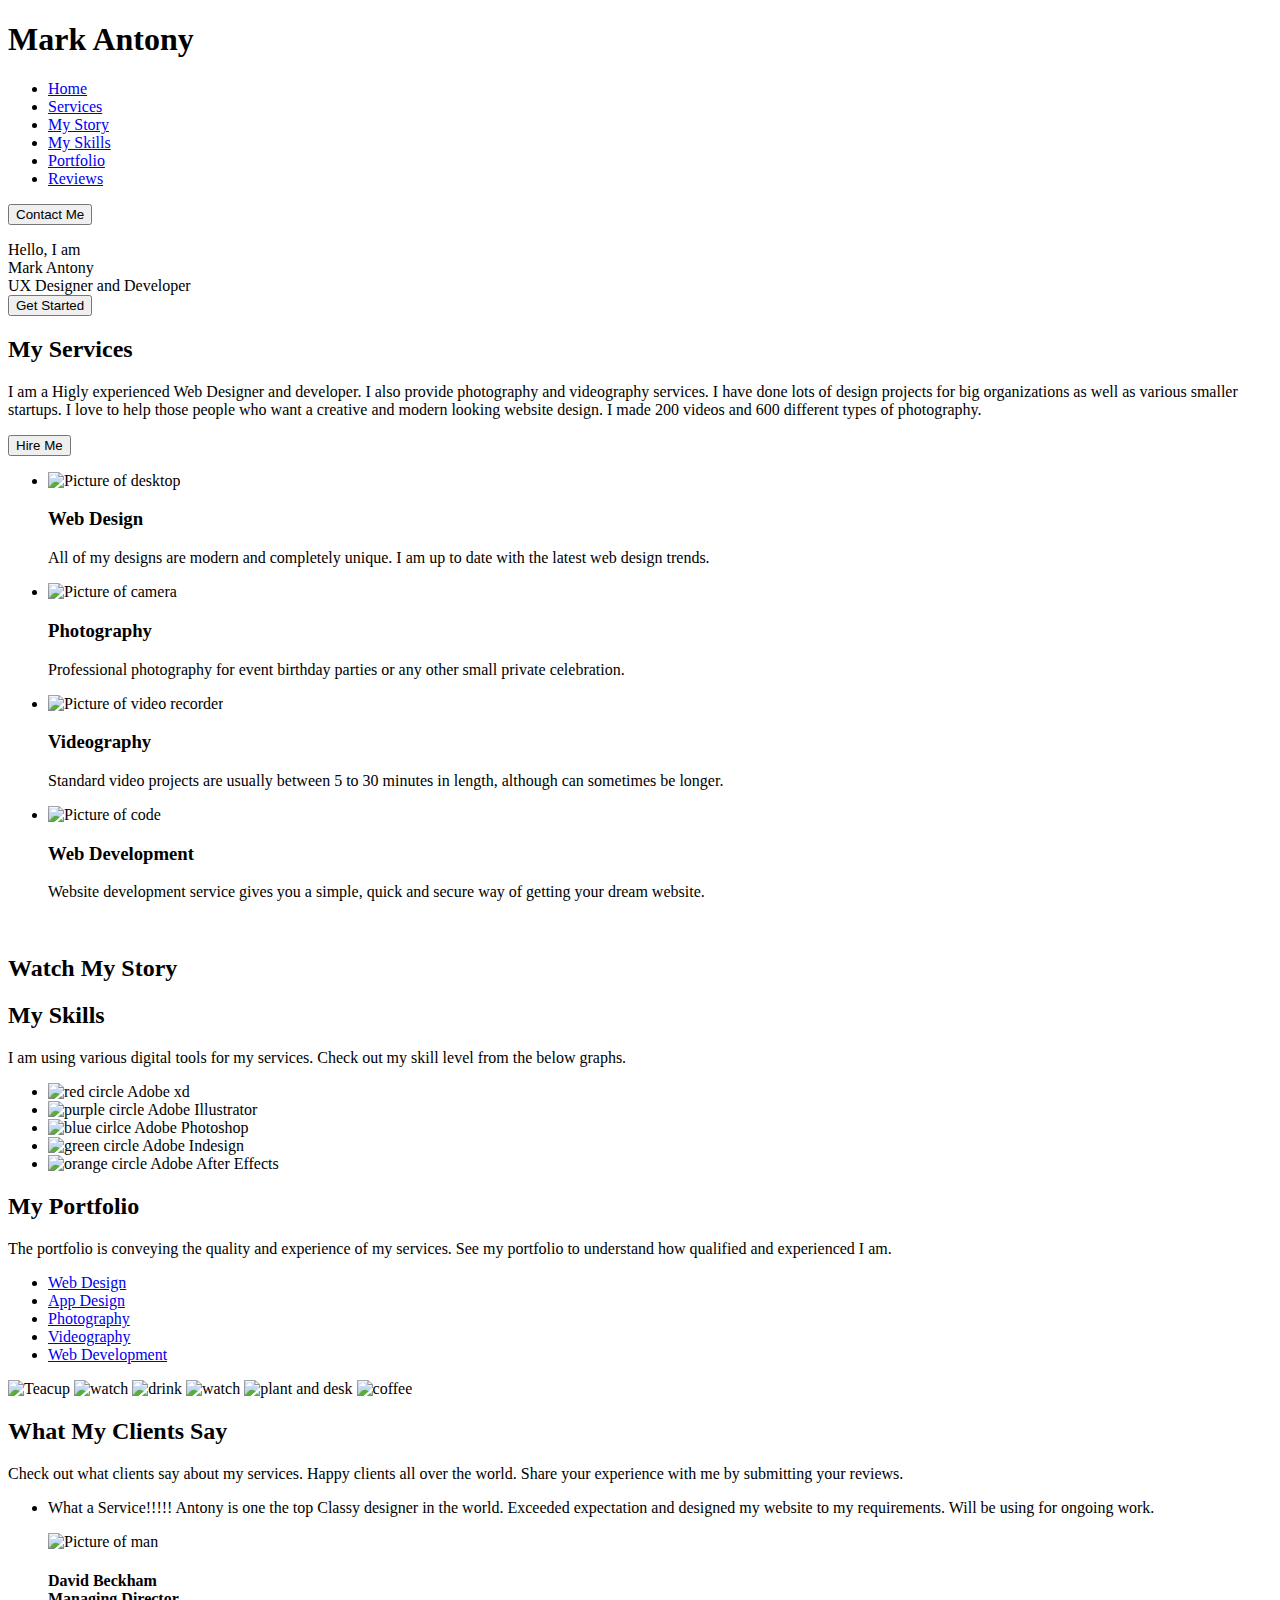
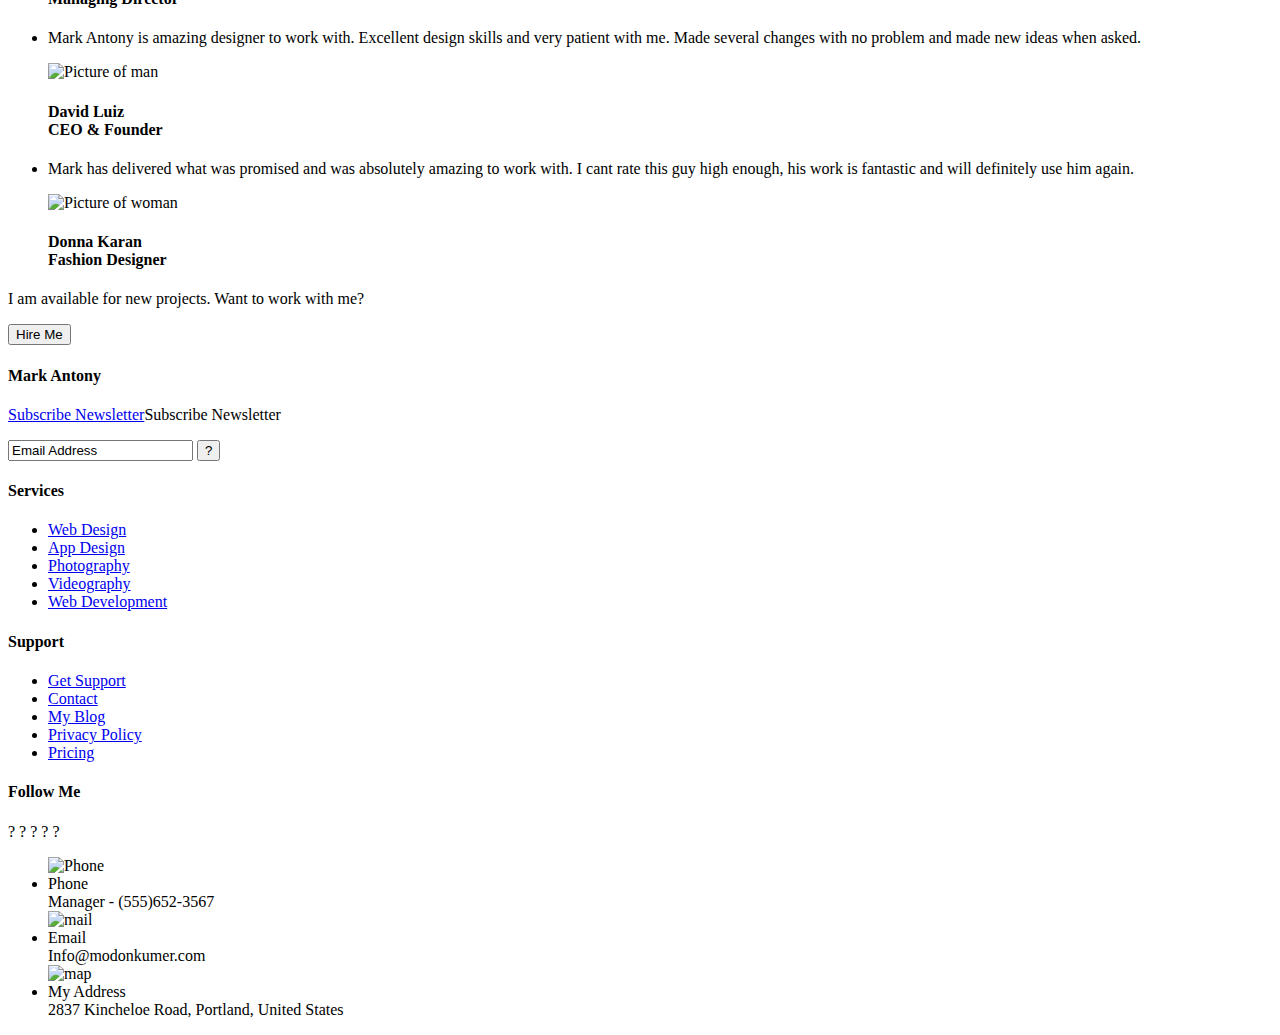
==== commit b13f8b2b: "Added second layer of responsive design" ====
--- a/lib/index.html
+++ b/lib/index.html
@@ -200,9 +200,9 @@
     <div class="final">
       <section class="final1">
         <h4 class="footername">Mark Antony</h4>
-        <p class="footernews">Subscribe Newsletter</p>
+        <p class="footernews"><a href="#" class="hover2">Subscribe Newsletter</a>Subscribe Newsletter</p>
         <form action="">
-          <input type="email" value="Email Adress">
+          <input type="email" value="Email Address">
           <button class="question">
             ?
           </button>
@@ -212,21 +212,70 @@
       <section class="final2">
         <h4>Services</h4>
         <ul class="services3">
-          <li>Web Design</li>
-          <li>App Design</li>
-          <li>Photography</li>
-          <li>Videography</li>
-          <li>Web Development</li>
+          <li>
+            <a href="#" class="hover2">
+              Web Design
+            </a>
+          </li>
+          <li>
+            <a href="#" class="hover2">
+              App Design
+            </a>
+            
+          </li>
+          <li>
+            <a href="#" class="hover2">              
+              Photography
+            </a>
+            
+          </li>
+          <li>
+            <a href="#" class="hover2">
+              Videography
+            </a>
+            
+          </li>
+          <li>
+            <a href="#" class="hover2">
+              Web Development
+            </a>
+            
+          </li>
         </ul>
       </section>
       <section class="final3">
         <h4>Support</h4>
         <ul class="support">
-          <li>Get Support</li>
-          <li>Contact</li>
-          <li>My Blog</li>
-          <li>Privacy Policy</li>
-          <li>Pricing</li>
+          <li>
+            <a href="#" class="hover2">
+              Get Support
+            </a>
+           
+          </li>
+          <li>
+            <a href="#" class="hover2">
+              Contact
+            </a>
+            
+          </li>
+          <li>
+            <a href="#" class="hover2">
+              My Blog
+            </a>
+            
+          </li>
+          <li>
+            <a href="#" class="hover2">
+              Privacy Policy
+            </a>
+            
+          </li>
+          <li>
+            <a href="#" class="hover2">
+              Pricing
+            </a>
+            
+          </li>
         </ul>
       </section>
       <section class="final4">
